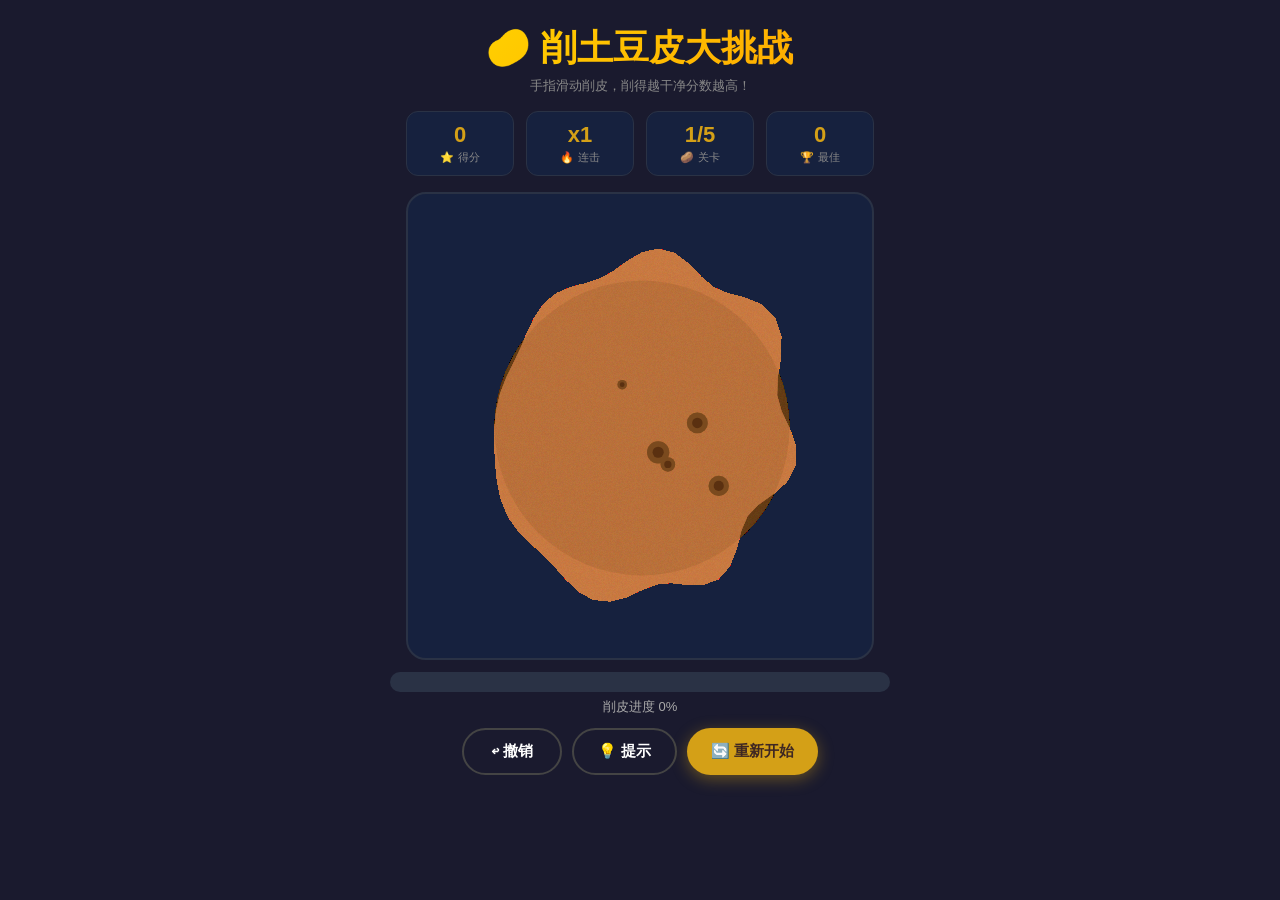
==== potato-peel-game/index.html @ 51649825 "🥔 新增削土豆皮小游戏" ====
<!DOCTYPE html>
<html lang="zh-CN">
<head>
    <meta charset="UTF-8">
    <meta name="viewport" content="width=device-width, initial-scale=1.0, user-scalable=no">
    <title>🥔 削土豆皮大挑战</title>
    <style>
        :root {
            --bg: #1a1a2e;
            --card: #16213e;
            --gold: #D4A017;
            --brown: #8B6914;
            --cream: #FFF8E7;
        }

        * { margin: 0; padding: 0; box-sizing: border-box; }

        body {
            font-family: -apple-system, BlinkMacSystemFont, 'PingFang SC', 'Microsoft YaHei', sans-serif;
            background: var(--bg);
            color: #fff;
            display: flex;
            flex-direction: column;
            align-items: center;
            min-height: 100vh;
            overflow-x: hidden;
            -webkit-tap-highlight-color: transparent;
            user-select: none;
            -webkit-user-select: none;
            touch-action: none;
        }

        /* Header */
        .header {
            text-align: center;
            padding: 24px 16px 8px;
            width: 100%;
            max-width: 500px;
        }

        .header h1 {
            font-size: clamp(24px, 6vw, 36px);
            font-weight: 900;
            background: linear-gradient(135deg, #FFD700, #FFA500);
            -webkit-background-clip: text;
            -webkit-text-fill-color: transparent;
            background-clip: text;
            margin-bottom: 4px;
        }

        .header .subtitle {
            font-size: 13px;
            color: #888;
        }

        /* Stats bar */
        .stats-bar {
            display: flex;
            gap: 12px;
            justify-content: center;
            padding: 8px 16px 16px;
            width: 100%;
            max-width: 500px;
            flex-wrap: wrap;
        }

        .stat-box {
            flex: 1;
            min-width: 70px;
            background: var(--card);
            border: 1px solid #2a3245;
            border-radius: 12px;
            padding: 10px 14px;
            text-align: center;
        }

        .stat-value {
            font-size: 22px;
            font-weight: 800;
            color: var(--gold);
        }

        .stat-label {
            font-size: 11px;
            color: #888;
            margin-top: 2px;
        }

        /* Game area */
        .game-container {
            position: relative;
            width: 100%;
            max-width: 500px;
            padding: 0 16px;
        }

        .game-board {
            position: relative;
            background: var(--card);
            border: 2px solid #2a3245;
            border-radius: 20px;
            overflow: hidden;
            aspect-ratio: 1;
            cursor: pointer;
            touch-action: none;
        }

        canvas {
            display: block;
            width: 100%;
            height: 100%;
            touch-action: none;
        }

        /* Progress */
        .progress-wrap {
            margin: 12px 16px 0;
            max-width: 500px;
            width: 100%;
        }

        .progress-bar {
            height: 20px;
            background: #2a3245;
            border-radius: 10px;
            overflow: hidden;
            position: relative;
        }

        .progress-fill {
            height: 100%;
            background: linear-gradient(90deg, #8B6914, #D4A017, #FFD700);
            border-radius: 10px;
            transition: width 0.15s;
            position: relative;
        }

        .progress-fill::after {
            content: '';
            position: absolute;
            right: 0; top: 0; bottom: 0;
            width: 30px;
            background: linear-gradient(90deg, transparent, rgba(255,255,255,0.3));
            border-radius: 10px;
        }

        .progress-text {
            text-align: center;
            font-size: 13px;
            color: #aaa;
            margin-top: 6px;
        }

        /* Buttons */
        .btn-row {
            display: flex;
            gap: 10px;
            padding: 12px 16px;
            max-width: 500px;
            width: 100%;
            justify-content: center;
            flex-wrap: wrap;
        }

        .btn {
            padding: 12px 24px;
            border-radius: 50px;
            border: none;
            font-size: 15px;
            font-weight: 700;
            cursor: pointer;
            font-family: inherit;
            transition: all 0.2s;
            min-width: 100px;
        }

        .btn:active { transform: scale(0.95); }

        .btn-gold {
            background: var(--gold);
            color: #3E2723;
            box-shadow: 0 4px 16px rgba(212,160,23,0.4);
        }

        .btn-outline {
            background: transparent;
            color: #fff;
            border: 2px solid #444;
        }

        .btn-outline:hover { border-color: var(--gold); }

        /* Combo popup */
        .combo-pop {
            position: fixed;
            pointer-events: none;
            font-weight: 900;
            font-size: 28px;
            color: #FFD700;
            animation: comboUp 1s ease-out forwards;
            z-index: 100;
            text-shadow: 0 0 20px rgba(255,215,0,0.8);
        }

        @keyframes comboUp {
            0% { transform: translateY(0) scale(0.5); opacity: 1; }
            100% { transform: translateY(-120px) scale(1.5); opacity: 0; }
        }

        /* Peel particle */
        .peel-particle {
            position: fixed;
            pointer-events: none;
            font-size: 16px;
            animation: peelFly 0.8s ease-out forwards;
            z-index: 99;
        }

        @keyframes peelFly {
            0% { transform: translate(0, 0) rotate(0deg); opacity: 1; }
            100% { transform: translate(var(--dx), var(--dy)) rotate(var(--r)); opacity: 0; }
        }

        /* Level complete overlay */
        .overlay {
            position: absolute;
            inset: 0;
            background: rgba(0,0,0,0.8);
            display: flex;
            flex-direction: column;
            align-items: center;
            justify-content: center;
            border-radius: 20px;
            z-index: 10;
            gap: 12px;
        }

        .overlay.hidden { display: none; }

        .overlay-emoji {
            font-size: 72px;
            animation: potatoBounce 0.5s ease-in-out infinite alternate;
        }

        @keyframes potatoBounce {
            from { transform: translateY(0); }
            to { transform: translateY(-15px); }
        }

        .overlay-title {
            font-size: 26px;
            font-weight: 900;
        }

        .overlay-score {
            font-size: 40px;
            font-weight: 900;
            color: #FFD700;
        }

        /* Responsive */
        @media (max-width: 400px) {
            .stat-box { padding: 8px 10px; }
            .stat-value { font-size: 18px; }
            .btn { padding: 10px 18px; font-size: 14px; }
        }
    </style>
</head>
<body>

    <div class="header">
        <h1>🥔 削土豆皮大挑战</h1>
        <p class="subtitle">手指滑动削皮，削得越干净分数越高！</p>
    </div>

    <div class="stats-bar">
        <div class="stat-box">
            <div class="stat-value" id="score">0</div>
            <div class="stat-label">⭐ 得分</div>
        </div>
        <div class="stat-box">
            <div class="stat-value" id="combo">x1</div>
            <div class="stat-label">🔥 连击</div>
        </div>
        <div class="stat-box">
            <div class="stat-value" id="level">1/5</div>
            <div class="stat-label">🥔 关卡</div>
        </div>
        <div class="stat-box">
            <div class="stat-value" id="bestScore">0</div>
            <div class="stat-label">🏆 最佳</div>
        </div>
    </div>

    <div class="game-container">
        <div class="game-board" id="gameBoard">
            <canvas id="gameCanvas"></canvas>
            <div class="overlay hidden" id="levelOverlay">
                <div class="overlay-emoji">🥔</div>
                <div class="overlay-title" id="overlayTitle">太棒了！</div>
                <div class="overlay-score" id="overlayScore">+100</div>
                <button class="btn btn-gold" id="overlayBtn">继续下一关 →</button>
            </div>
            <div class="overlay hidden" id="endOverlay">
                <div class="overlay-emoji">🎉</div>
                <div class="overlay-title">全部完成！</div>
                <div class="overlay-score" id="endScore">0</div>
                <p style="color:#aaa;">总分</p>
                <button class="btn btn-gold" id="restartBtn">🔄 再来一局</button>
            </div>
        </div>
    </div>

    <div class="progress-wrap">
        <div class="progress-bar">
            <div class="progress-fill" id="progressFill" style="width: 0%;"></div>
        </div>
        <p class="progress-text" id="progressText">削皮进度 0%</p>
    </div>

    <div class="btn-row">
        <button class="btn btn-outline" id="btnUndo">↩ 撤销</button>
        <button class="btn btn-outline" id="btnHint">💡 提示</button>
        <button class="btn btn-gold" id="btnReset">🔄 重新开始</button>
    </div>

    <script>
        // --- Game Engine ---
        const canvas = document.getElementById('gameCanvas');
        const ctx = canvas.getContext('2d');
        const board = document.getElementById('gameBoard');

        // State
        let score = 0;
        let bestScore = parseInt(localStorage.getItem('potatoPeelBest') || '0');
        let level = 1;
        const maxLevel = 5;
        let comboCount = 0;
        let comboTimer = null;
        let peeledPixels = 0;
        let totalSkinPixels = 0;
        let isPeeling = false;
        let peelRadius = 28;
        let potatoData = null;
        let undoStack = [];
        let gameActive = true;

        // Level configs — different potato shapes
        const levels = [
            { name: '小土豆', shape: 'oval', scale: 0.75, roughness: 0.08, target: 90, bonus: 100 },
            { name: '椭圆薯', shape: 'oval', scale: 0.82, roughness: 0.12, target: 92, bonus: 150 },
            { name: '大块头', shape: 'irregular', scale: 0.88, roughness: 0.15, target: 93, bonus: 200 },
            { name: '怪形薯', shape: 'irregular', scale: 0.90, roughness: 0.18, target: 94, bonus: 250 },
            { name: '终极土豆', shape: 'irregular', scale: 0.95, roughness: 0.22, target: 95, bonus: 300 },
        ];

        // Init canvas
        function resizeCanvas() {
            const rect = board.getBoundingClientRect();
            const size = rect.width;
            const dpr = Math.min(window.devicePixelRatio || 1, 2);
            canvas.width = size * dpr;
            canvas.height = size * dpr;
            canvas.style.width = size + 'px';
            canvas.style.height = size + 'px';
            ctx.setTransform(1, 0, 0, 1, 0, 0);
            ctx.scale(dpr, dpr);
            return size;
        }

        // Generate potato shape
        function generatePotato(size) {
            const cfg = levels[level - 1];
            const cx = size / 2;
            const cy = size / 2;
            const rx = size * cfg.scale * 0.42;
            const ry = size * cfg.scale * 0.48;

            // Create offscreen canvas for potato mask
            const offCanvas = document.createElement('canvas');
            offCanvas.width = size;
            offCanvas.height = size;
            const offCtx = offCanvas.getContext('2d');

            // Draw potato body
            offCtx.fillStyle = '#C87941';
            offCtx.beginPath();

            const points = 60;
            for (let i = 0; i < points; i++) {
                const angle = (i / points) * Math.PI * 2;
                const wobble = 1 + cfg.roughness * (Math.sin(angle * 3) * Math.cos(angle * 5) + Math.sin(angle * 7) * 0.5);
                const px = cx + Math.cos(angle) * rx * wobble;
                const py = cy + Math.sin(angle) * ry * wobble;
                if (i === 0) offCtx.moveTo(px, py);
                else offCtx.lineTo(px, py);
            }
            offCtx.closePath();
            offCtx.fill();

            // Add eyes (potato eyes / spots)
            offCtx.fillStyle = '#a0622a';
            const eyePositions = [];
            const numEyes = 3 + Math.floor(Math.random() * 4);
            for (let i = 0; i < numEyes; i++) {
                const angle = Math.random() * Math.PI * 2;
                const dist = 0.15 + Math.random() * 0.5;
                const ex = cx + Math.cos(angle) * rx * dist;
                const ey = cy + Math.sin(angle) * ry * dist;
                const er = 4 + Math.random() * 8;
                offCtx.beginPath();
                offCtx.arc(ex, ey, er, 0, Math.PI * 2);
                offCtx.fill();
                eyePositions.push({ x: ex, y: ey, r: er });
            }

            // Darker skin shading
            offCtx.fillStyle = 'rgba(100, 60, 20, 0.15)';
            offCtx.beginPath();
            offCtx.arc(cx, cy, rx, 0, Math.PI * 2);
            offCtx.fill();

            // Get skin pixel data
            const skinData = offCtx.getImageData(0, 0, size, size);
            const skinSet = new Set();
            for (let i = 0; i < skinData.data.length; i += 4) {
                if (skinData.data[i + 3] > 0) {
                    const x = (i / 4) % size;
                    const y = Math.floor((i / 4) / size);
                    skinSet.add(y * size + x);
                }
            }

            return {
                size,
                cx, cy, rx, ry,
                skinSet,
                skinData,
                eyes: eyePositions,
                peeled: new Set(),
                config: cfg,
            };
        }

        // Render
        function render() {
            const size = potatoData.size;
            ctx.clearRect(0, 0, size, size);

            // Draw peeled (golden inside)
            if (potatoData.peeled.size > 0) {
                ctx.fillStyle = '#FFE082';
                ctx.beginPath();
                for (const idx of potatoData.peeled) {
                    const x = idx % size;
                    const y = Math.floor(idx / size);
                    ctx.fillRect(x, y, 1, 1);
                }
            }

            // Draw skin
            for (const idx of potatoData.skinSet) {
                if (potatoData.peeled.has(idx)) continue;
                const x = idx % size;
                const y = Math.floor(idx / size);
                const pxColor = getSkinPixelColor(x, y, size);
                ctx.fillStyle = pxColor;
                ctx.fillRect(x, y, 1, 1);
            }

            // Draw potato eyes
            for (const eye of potatoData.eyes) {
                ctx.fillStyle = '#7a4a1e';
                ctx.beginPath();
                ctx.arc(eye.x, eye.y, eye.r, 0, Math.PI * 2);
                ctx.fill();
                ctx.fillStyle = '#5a3010';
                ctx.beginPath();
                ctx.arc(eye.x, eye.y, eye.r * 0.5, 0, Math.PI * 2);
                ctx.fill();
            }

            // Draw peel cursor
            if (isPeeling && gameActive) {
                ctx.strokeStyle = 'rgba(255,255,255,0.3)';
                ctx.lineWidth = 2;
                ctx.setLineDash([4, 4]);
                ctx.beginPath();
                ctx.arc(mouseX, mouseY, peelRadius, 0, Math.PI * 2);
                ctx.stroke();
                ctx.setLineDash([]);
            }
        }

        function getSkinPixelColor(x, y, size) {
            const idx = (y * size + x) * 4;
            const d = potatoData.skinData.data;
            if (idx >= d.length) return '#C87941';
            const r = d[idx];
            const g = d[idx + 1];
            const b = d[idx + 2];
            // Add some variation
            const vr = Math.min(255, r + (Math.random() - 0.5) * 10);
            const vg = Math.min(255, g + (Math.random() - 0.5) * 10);
            const vb = Math.min(255, b + (Math.random() - 0.5) * 10);
            return `rgb(${vr},${vg},${vb})`;
        }

        // Peel at position
        function peel(x, y) {
            if (!gameActive || !potatoData) return;

            const size = potatoData.size;
            const radius = peelRadius;
            let newlyPeeled = 0;

            for (let dy = -radius; dy <= radius; dy++) {
                for (let dx = -radius; dx <= radius; dx++) {
                    if (dx * dx + dy * dy > radius * radius) continue;
                    const px = Math.floor(x + dx);
                    const py = Math.floor(y + dy);
                    if (px < 0 || px >= size || py < 0 || py >= size) continue;
                    const idx = py * size + px;
                    if (potatoData.skinSet.has(idx) && !potatoData.peeled.has(idx)) {
                        potatoData.peeled.add(idx);
                        newlyPeeled++;
                    }
                }
            }

            if (newlyPeeled > 0) {
                comboCount++;
                clearTimeout(comboTimer);
                comboTimer = setTimeout(() => { comboCount = 0; updateComboDisplay(); }, 800);

                const points = newlyPeeled * (1 + Math.floor(comboCount / 30));
                score += points;
                updateScore();
                updateComboDisplay();
                updateProgress();

                // Spawn peel particles
                if (newlyPeeled > 5) spawnPeelParticles(x, y, newlyPeeled);

                // Show combo popup
                if (comboCount > 0 && comboCount % 30 === 0) {
                    showComboPopup(x, y, Math.floor(comboCount / 30) + 1);
                }

                // Check level complete
                const pct = getPeelPercent();
                if (pct >= potatoData.config.target && gameActive) {
                    levelComplete();
                }
            }
        }

        function getPeelPercent() {
            if (!potatoData) return 0;
            const total = potatoData.skinSet.size;
            const peeled = potatoData.peeled.size;
            return Math.round((peeled / total) * 100);
        }

        function updateProgress() {
            const pct = getPeelPercent();
            document.getElementById('progressFill').style.width = pct + '%';
            document.getElementById('progressText').textContent = `削皮进度 ${pct}%`;
        }

        function updateScore() {
            document.getElementById('score').textContent = score;
            if (score > bestScore) {
                bestScore = score;
                localStorage.setItem('potatoPeelBest', bestScore);
                document.getElementById('bestScore').textContent = bestScore;
            }
        }

        function updateComboDisplay() {
            document.getElementById('combo').textContent = 'x' + Math.max(1, Math.floor(comboCount / 10) + 1);
        }

        function showComboPopup(x, y, multiplier) {
            const pop = document.createElement('div');
            pop.className = 'combo-pop';
            pop.textContent = `🔥 x${multiplier}`;
            const rect = board.getBoundingClientRect();
            pop.style.left = rect.left + x + 'px';
            pop.style.top = rect.top + y + 'px';
            document.body.appendChild(pop);
            setTimeout(() => pop.remove(), 1000);
        }

        function spawnPeelParticles(x, y, count) {
            const rect = board.getBoundingClientRect();
            const particles = ['🍂', '✨', '💫', '🥔', '⭐'];
            for (let i = 0; i < Math.min(count / 5, 8); i++) {
                const p = document.createElement('div');
                p.className = 'peel-particle';
                p.textContent = particles[Math.floor(Math.random() * particles.length)];
                p.style.left = rect.left + x + 'px';
                p.style.top = rect.top + y + 'px';
                p.style.setProperty('--dx', (Math.random() - 0.5) * 120 + 'px');
                p.style.setProperty('--dy', -(30 + Math.random() * 80) + 'px');
                p.style.setProperty('--r', (Math.random() - 0.5) * 360 + 'deg');
                document.body.appendChild(p);
                setTimeout(() => p.remove(), 800);
            }
        }

        function levelComplete() {
            gameActive = false;
            const bonus = potatoData.config.bonus;
            score += bonus;
            updateScore();

            const overlay = document.getElementById('levelOverlay');
            overlay.classList.remove('hidden');
            document.getElementById('overlayScore').textContent = '+' + bonus + ' 奖励分！';
            document.getElementById('overlayTitle').textContent =
                level >= maxLevel ? '🏆 全部通关！' : '✨ 太棒了！';

            const btn = document.getElementById('overlayBtn');
            if (level >= maxLevel) {
                btn.textContent = '🎉 查看成绩';
                btn.onclick = showEndScreen;
            } else {
                btn.textContent = '继续下一关 →';
                btn.onclick = nextLevel;
            }
        }

        function showEndScreen() {
            document.getElementById('levelOverlay').classList.add('hidden');
            document.getElementById('endOverlay').classList.remove('hidden');
            document.getElementById('endScore').textContent = score;
        }

        function nextLevel() {
            level++;
            document.getElementById('levelOverlay').classList.add('hidden');
            document.getElementById('level').textContent = level + '/' + maxLevel;
            resetLevel();
        }

        function resetLevel() {
            comboCount = 0;
            peeledPixels = 0;
            updateComboDisplay();
            document.getElementById('progressFill').style.width = '0%';
            document.getElementById('progressText').textContent = '削皮进度 0%';
            document.getElementById('levelOverlay').classList.add('hidden');
            document.getElementById('endOverlay').classList.add('hidden');
            gameActive = true;
            undoStack = [];

            const size = resizeCanvas();
            potatoData = generatePotato(size);
            totalSkinPixels = potatoData.skinSet.size;
            render();
        }

        function restartGame() {
            score = 0;
            level = 1;
            document.getElementById('score').textContent = '0';
            document.getElementById('level').textContent = '1/5';
            document.getElementById('endOverlay').classList.add('hidden');
            resetLevel();
        }

        function undoLastPeel() {
            if (!gameActive || !potatoData || undoStack.length === 0) return;
            const lastPeeled = undoStack.pop();
            for (const idx of lastPeeled) {
                potatoData.peeled.delete(idx);
            }
            comboCount = Math.max(0, comboCount - lastPeeled.length);
            updateComboDisplay();
            updateProgress();
            render();
        }

        function showHint() {
            if (!gameActive || !potatoData) return;
            // Flash remaining skin areas
            let remaining = [];
            for (const idx of potatoData.skinSet) {
                if (!potatoData.peeled.has(idx)) {
                    remaining.push(idx);
                }
            }
            if (remaining.length === 0) return;

            // Highlight random remaining spots
            const size = potatoData.size;
            for (let i = 0; i < 15; i++) {
                const idx = remaining[Math.floor(Math.random() * remaining.length)];
                const x = idx % size;
                const y = Math.floor(idx / size);
                ctx.fillStyle = 'rgba(255,255,255,0.5)';
                ctx.beginPath();
                ctx.arc(x, y, 4, 0, Math.PI * 2);
                ctx.fill();
            }
        }

        // --- Input handling ---
        let mouseX = 0, mouseY = 0;

        function getPos(e) {
            const rect = board.getBoundingClientRect();
            const scaleX = potatoData ? potatoData.size / rect.width : 1;
            const scaleY = potatoData ? potatoData.size / rect.height : 1;

            let clientX, clientY;
            if (e.touches) {
                clientX = e.touches[0].clientX;
                clientY = e.touches[0].clientY;
            } else {
                clientX = e.clientX;
                clientY = e.clientY;
            }

            return {
                x: (clientX - rect.left) * scaleX,
                y: (clientY - rect.top) * scaleY,
            };
        }

        function onStart(e) {
            e.preventDefault();
            if (!gameActive) return;
            const pos = getPos(e);
            mouseX = pos.x;
            mouseY = pos.y;
            isPeeling = true;
            undoStack.push(new Set());
            peel(pos.x, pos.y);
        }

        function onMove(e) {
            e.preventDefault();
            if (!isPeeling || !gameActive) return;
            const pos = getPos(e);
            mouseX = pos.x;
            mouseY = pos.y;
            peel(pos.x, pos.y);
            render();
        }

        function onEnd(e) {
            if (!isPeeling) return;
            isPeeling = false;
            // Save undo state
            if (undoStack.length > 0 && undoStack[undoStack.length - 1].size === 0) {
                undoStack.pop();
            }
            // Trim undo stack
            if (undoStack.length > 20) undoStack.shift();
            render();
        }

        board.addEventListener('mousedown', onStart);
        board.addEventListener('mousemove', onMove);
        board.addEventListener('mouseup', onEnd);
        board.addEventListener('mouseleave', onEnd);
        board.addEventListener('touchstart', onStart, { passive: false });
        board.addEventListener('touchmove', onMove, { passive: false });
        board.addEventListener('touchend', onEnd);

        // --- Buttons ---
        document.getElementById('btnUndo').addEventListener('click', undoLastPeel);
        document.getElementById('btnHint').addEventListener('click', showHint);
        document.getElementById('btnReset').addEventListener('click', restartGame);
        document.getElementById('restartBtn').addEventListener('click', restartGame);

        // --- Init ---
        function init() {
            document.getElementById('bestScore').textContent = bestScore;
            const size = resizeCanvas();
            potatoData = generatePotato(size);
            totalSkinPixels = potatoData.skinSet.size;
            render();
        }

        window.addEventListener('resize', () => {
            if (potatoData) {
                const size = resizeCanvas();
                potatoData.size = size;
                render();
            }
        });

        // Prevent scrolling on game board
        board.addEventListener('touchmove', function(e) { e.preventDefault(); }, { passive: false });

        init();
        console.log('🥔 削土豆皮大挑战就绪！');
    </script>
</body>
</html>
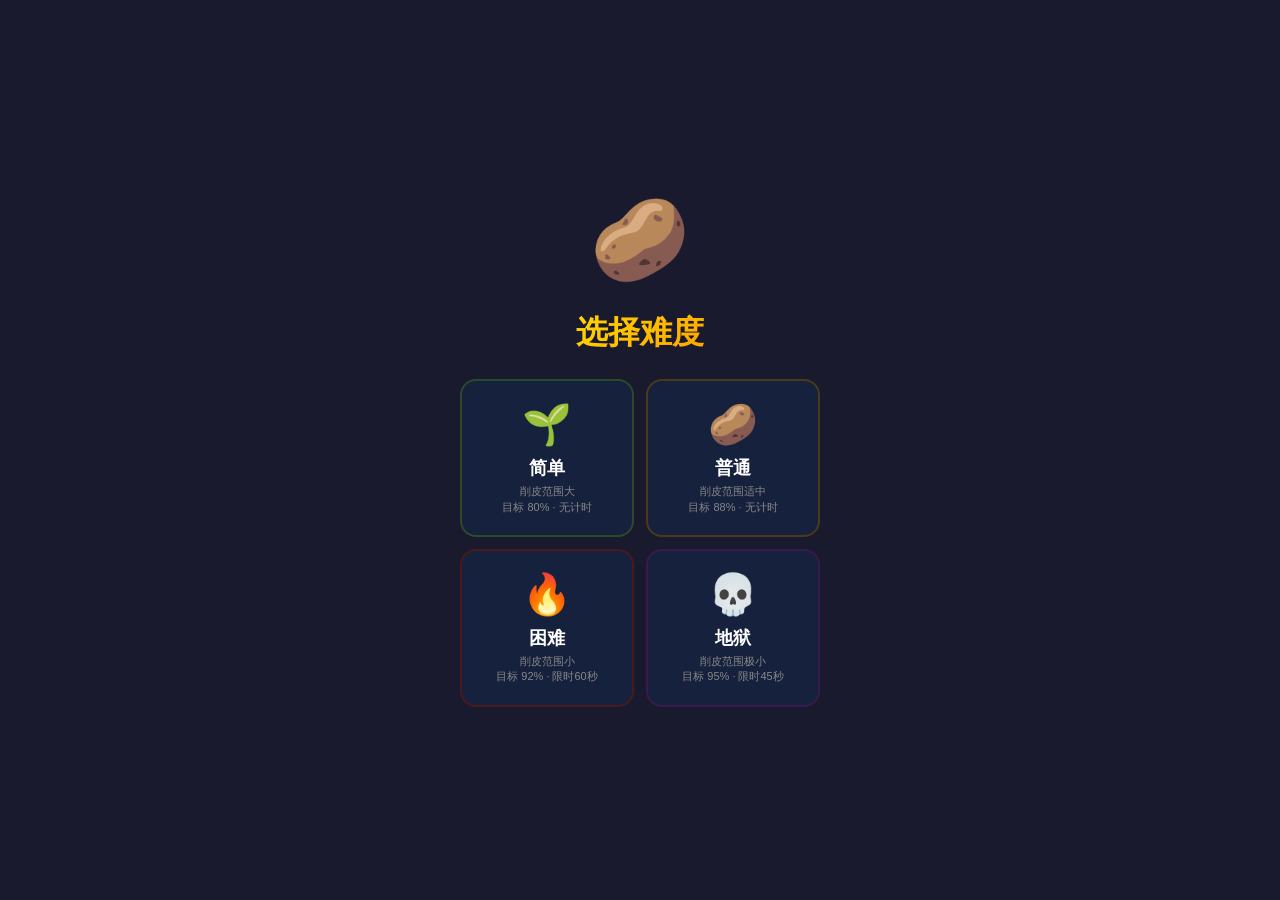
==== commit 757b2d5b: "Add difficulty levels to potato peel game (v2)" ====
--- a/potato-peel-game/index.html
+++ b/potato-peel-game/index.html
@@ -9,8 +9,10 @@
             --bg: #1a1a2e;
             --card: #16213e;
             --gold: #D4A017;
-            --brown: #8B6914;
-            --cream: #FFF8E7;
+            --easy: #4CAF50;
+            --normal: #FF9800;
+            --hard: #f44336;
+            --hell: #9C27B0;
         }
 
         * { margin: 0; padding: 0; box-sizing: border-box; }
@@ -30,35 +32,126 @@
             touch-action: none;
         }
 
-        /* Header */
-        .header {
-            text-align: center;
-            padding: 24px 16px 8px;
-            width: 100%;
-            max-width: 500px;
-        }
-
-        .header h1 {
-            font-size: clamp(24px, 6vw, 36px);
+        /* Difficulty Select */
+        .diff-screen {
+            position: fixed;
+            inset: 0;
+            background: var(--bg);
+            display: flex;
+            flex-direction: column;
+            align-items: center;
+            justify-content: center;
+            z-index: 100;
+            padding: 24px;
+            gap: 24px;
+        }
+
+        .diff-screen.hidden { display: none; }
+
+        .diff-screen .logo {
+            font-size: 80px;
+            animation: potatoBounce 0.6s ease-in-out infinite alternate;
+        }
+
+        @keyframes potatoBounce {
+            from { transform: translateY(0) scale(1); }
+            to { transform: translateY(-20px) scale(1.1); }
+        }
+
+        .diff-screen h1 {
+            font-size: 32px;
             font-weight: 900;
             background: linear-gradient(135deg, #FFD700, #FFA500);
             -webkit-background-clip: text;
             -webkit-text-fill-color: transparent;
             background-clip: text;
-            margin-bottom: 4px;
+        }
+
+        .diff-grid {
+            display: grid;
+            grid-template-columns: 1fr 1fr;
+            gap: 12px;
+            width: 100%;
+            max-width: 360px;
+        }
+
+        .diff-card {
+            background: var(--card);
+            border: 2px solid #2a3245;
+            border-radius: 16px;
+            padding: 20px 16px;
+            text-align: center;
+            cursor: pointer;
+            transition: all 0.2s;
+        }
+
+        .diff-card:active { transform: scale(0.95); }
+
+        .diff-card.easy { border-color: #2a4a2a; }
+        .diff-card.easy:hover { border-color: var(--easy); box-shadow: 0 0 20px rgba(76,175,80,0.2); }
+        .diff-card.easy .diff-icon { color: var(--easy); }
+
+        .diff-card.normal { border-color: #4a3a1a; }
+        .diff-card.normal:hover { border-color: var(--normal); box-shadow: 0 0 20px rgba(255,152,0,0.2); }
+        .diff-card.normal .diff-icon { color: var(--normal); }
+
+        .diff-card.hard { border-color: #4a1a1a; }
+        .diff-card.hard:hover { border-color: var(--hard); box-shadow: 0 0 20px rgba(244,67,54,0.2); }
+        .diff-card.hard .diff-icon { color: var(--hard); }
+
+        .diff-card.hell { border-color: #3a1a4a; }
+        .diff-card.hell:hover { border-color: var(--hell); box-shadow: 0 0 20px rgba(156,39,176,0.2); }
+        .diff-card.hell .diff-icon { color: var(--hell); }
+
+        .diff-icon { font-size: 40px; display: block; margin-bottom: 8px; }
+        .diff-name { font-size: 18px; font-weight: 800; margin-bottom: 4px; }
+        .diff-desc { font-size: 11px; color: #888; line-height: 1.4; }
+
+        /* Header */
+        .header {
+            text-align: center;
+            padding: 20px 16px 4px;
+            width: 100%;
+            max-width: 500px;
+        }
+
+        .header h1 {
+            font-size: clamp(22px, 5vw, 30px);
+            font-weight: 900;
+            background: linear-gradient(135deg, #FFD700, #FFA500);
+            -webkit-background-clip: text;
+            -webkit-text-fill-color: transparent;
+            background-clip: text;
         }
 
         .header .subtitle {
-            font-size: 13px;
+            font-size: 12px;
             color: #888;
-        }
+            display: flex;
+            align-items: center;
+            justify-content: center;
+            gap: 8px;
+        }
+
+        .diff-badge {
+            display: inline-block;
+            padding: 2px 10px;
+            border-radius: 20px;
+            font-size: 11px;
+            font-weight: 700;
+        }
+
+        .diff-badge.easy { background: rgba(76,175,80,0.2); color: var(--easy); }
+        .diff-badge.normal { background: rgba(255,152,0,0.2); color: var(--normal); }
+        .diff-badge.hard { background: rgba(244,67,54,0.2); color: var(--hard); }
+        .diff-badge.hell { background: rgba(156,39,176,0.2); color: var(--hell); }
 
         /* Stats bar */
         .stats-bar {
             display: flex;
-            gap: 12px;
+            gap: 8px;
             justify-content: center;
-            padding: 8px 16px 16px;
+            padding: 8px 16px;
             width: 100%;
             max-width: 500px;
             flex-wrap: wrap;
@@ -66,24 +159,31 @@
 
         .stat-box {
             flex: 1;
-            min-width: 70px;
+            min-width: 55px;
             background: var(--card);
             border: 1px solid #2a3245;
-            border-radius: 12px;
-            padding: 10px 14px;
+            border-radius: 10px;
+            padding: 8px 10px;
             text-align: center;
         }
 
         .stat-value {
-            font-size: 22px;
+            font-size: 18px;
             font-weight: 800;
             color: var(--gold);
         }
 
         .stat-label {
-            font-size: 11px;
+            font-size: 10px;
             color: #888;
-            margin-top: 2px;
+            margin-top: 1px;
+        }
+
+        .stat-box.timer-box .stat-value { color: #ff5252; }
+        .stat-box.timer-box.warning .stat-value { animation: blink 0.5s infinite; }
+
+        @keyframes blink {
+            50% { opacity: 0.3; }
         }
 
         /* Game area */
@@ -96,12 +196,11 @@
 
         .game-board {
             position: relative;
-            background: var(--card);
+            background: #0d1117;
             border: 2px solid #2a3245;
             border-radius: 20px;
             overflow: hidden;
             aspect-ratio: 1;
-            cursor: pointer;
             touch-action: none;
         }
 
@@ -114,48 +213,56 @@
 
         /* Progress */
         .progress-wrap {
-            margin: 12px 16px 0;
+            margin: 10px 16px 0;
             max-width: 500px;
             width: 100%;
         }
 
         .progress-bar {
-            height: 20px;
+            height: 22px;
             background: #2a3245;
-            border-radius: 10px;
+            border-radius: 11px;
             overflow: hidden;
             position: relative;
         }
 
         .progress-fill {
             height: 100%;
-            background: linear-gradient(90deg, #8B6914, #D4A017, #FFD700);
-            border-radius: 10px;
+            border-radius: 11px;
             transition: width 0.15s;
             position: relative;
         }
 
-        .progress-fill::after {
-            content: '';
-            position: absolute;
-            right: 0; top: 0; bottom: 0;
-            width: 30px;
-            background: linear-gradient(90deg, transparent, rgba(255,255,255,0.3));
-            border-radius: 10px;
+        .progress-fill.easy-bg { background: linear-gradient(90deg, #388E3C, #4CAF50, #81C784); }
+        .progress-fill.normal-bg { background: linear-gradient(90deg, #E65100, #FF9800, #FFB74D); }
+        .progress-fill.hard-bg { background: linear-gradient(90deg, #B71C1C, #f44336, #EF9A9A); }
+        .progress-fill.hell-bg { background: linear-gradient(90deg, #4A148C, #9C27B0, #CE93D8); }
+
+        .progress-markers {
+            display: flex;
+            justify-content: space-between;
+            padding: 4px 4px 0;
+            font-size: 10px;
+            color: #666;
+        }
+
+        .progress-target {
+            color: #fff;
+            font-weight: 700;
         }
 
         .progress-text {
             text-align: center;
-            font-size: 13px;
+            font-size: 12px;
             color: #aaa;
-            margin-top: 6px;
+            margin-top: 4px;
         }
 
         /* Buttons */
         .btn-row {
             display: flex;
-            gap: 10px;
-            padding: 12px 16px;
+            gap: 8px;
+            padding: 10px 16px;
             max-width: 500px;
             width: 100%;
             justify-content: center;
@@ -163,31 +270,22 @@
         }
 
         .btn {
-            padding: 12px 24px;
+            padding: 10px 20px;
             border-radius: 50px;
             border: none;
-            font-size: 15px;
+            font-size: 14px;
             font-weight: 700;
             cursor: pointer;
             font-family: inherit;
             transition: all 0.2s;
-            min-width: 100px;
-        }
-
-        .btn:active { transform: scale(0.95); }
-
-        .btn-gold {
-            background: var(--gold);
-            color: #3E2723;
-            box-shadow: 0 4px 16px rgba(212,160,23,0.4);
-        }
-
-        .btn-outline {
-            background: transparent;
-            color: #fff;
-            border: 2px solid #444;
-        }
-
+            min-width: 70px;
+        }
+
+        .btn:active { transform: scale(0.94); }
+        .btn:disabled { opacity: 0.4; pointer-events: none; }
+
+        .btn-gold { background: var(--gold); color: #3E2723; box-shadow: 0 4px 14px rgba(212,160,23,0.35); }
+        .btn-outline { background: transparent; color: #fff; border: 2px solid #444; }
         .btn-outline:hover { border-color: var(--gold); }
 
         /* Combo popup */
@@ -195,7 +293,7 @@
             position: fixed;
             pointer-events: none;
             font-weight: 900;
-            font-size: 28px;
+            font-size: 32px;
             color: #FFD700;
             animation: comboUp 1s ease-out forwards;
             z-index: 100;
@@ -207,115 +305,151 @@
             100% { transform: translateY(-120px) scale(1.5); opacity: 0; }
         }
 
-        /* Peel particle */
         .peel-particle {
             position: fixed;
             pointer-events: none;
             font-size: 16px;
-            animation: peelFly 0.8s ease-out forwards;
+            animation: peelFly 0.7s ease-out forwards;
             z-index: 99;
         }
 
         @keyframes peelFly {
-            0% { transform: translate(0, 0) rotate(0deg); opacity: 1; }
-            100% { transform: translate(var(--dx), var(--dy)) rotate(var(--r)); opacity: 0; }
-        }
-
-        /* Level complete overlay */
+            0% { transform: translate(0,0) rotate(0deg); opacity: 1; }
+            100% { transform: translate(var(--dx),var(--dy)) rotate(var(--r)); opacity: 0; }
+        }
+
+        /* Overlay */
         .overlay {
             position: absolute;
             inset: 0;
-            background: rgba(0,0,0,0.8);
+            background: rgba(0,0,0,0.85);
             display: flex;
             flex-direction: column;
             align-items: center;
             justify-content: center;
             border-radius: 20px;
             z-index: 10;
-            gap: 12px;
+            gap: 10px;
         }
 
         .overlay.hidden { display: none; }
 
-        .overlay-emoji {
-            font-size: 72px;
-            animation: potatoBounce 0.5s ease-in-out infinite alternate;
-        }
-
-        @keyframes potatoBounce {
-            from { transform: translateY(0); }
-            to { transform: translateY(-15px); }
-        }
-
-        .overlay-title {
-            font-size: 26px;
-            font-weight: 900;
-        }
-
-        .overlay-score {
-            font-size: 40px;
-            font-weight: 900;
-            color: #FFD700;
-        }
-
-        /* Responsive */
+        .overlay-emoji { font-size: 64px; }
+        .overlay-title { font-size: 24px; font-weight: 900; }
+        .overlay-score { font-size: 36px; font-weight: 900; color: #FFD700; }
+        .overlay-sub { font-size: 13px; color: #aaa; }
+
+        .stars { font-size: 36px; letter-spacing: 4px; }
+        .star-empty { opacity: 0.25; }
+
+        .diff-label {
+            display: inline-block;
+            padding: 4px 14px;
+            border-radius: 20px;
+            font-size: 12px;
+            font-weight: 700;
+            margin-top: 4px;
+        }
+
+        .diff-label.easy { background: rgba(76,175,80,0.25); color: #81C784; }
+        .diff-label.normal { background: rgba(255,152,0,0.25); color: #FFB74D; }
+        .diff-label.hard { background: rgba(244,67,54,0.25); color: #EF9A9A; }
+        .diff-label.hell { background: rgba(156,39,176,0.25); color: #CE93D8; }
+
         @media (max-width: 400px) {
-            .stat-box { padding: 8px 10px; }
-            .stat-value { font-size: 18px; }
-            .btn { padding: 10px 18px; font-size: 14px; }
+            .stat-box { padding: 6px 8px; }
+            .stat-value { font-size: 16px; }
+            .btn { padding: 8px 14px; font-size: 13px; min-width: 50px; }
+            .overlay-emoji { font-size: 48px; }
+            .overlay-title { font-size: 20px; }
+            .overlay-score { font-size: 28px; }
         }
     </style>
 </head>
 <body>
 
+    <!-- Difficulty Select -->
+    <div class="diff-screen" id="diffScreen">
+        <div class="logo">🥔</div>
+        <h1>选择难度</h1>
+        <div class="diff-grid">
+            <div class="diff-card easy" data-diff="easy">
+                <span class="diff-icon">🌱</span>
+                <div class="diff-name">简单</div>
+                <div class="diff-desc">削皮范围大<br>目标 80% · 无计时</div>
+            </div>
+            <div class="diff-card normal" data-diff="normal">
+                <span class="diff-icon">🥔</span>
+                <div class="diff-name">普通</div>
+                <div class="diff-desc">削皮范围适中<br>目标 88% · 无计时</div>
+            </div>
+            <div class="diff-card hard" data-diff="hard">
+                <span class="diff-icon">🔥</span>
+                <div class="diff-name">困难</div>
+                <div class="diff-desc">削皮范围小<br>目标 92% · 限时60秒</div>
+            </div>
+            <div class="diff-card hell" data-diff="hell">
+                <span class="diff-icon">💀</span>
+                <div class="diff-name">地狱</div>
+                <div class="diff-desc">削皮范围极小<br>目标 95% · 限时45秒</div>
+            </div>
+        </div>
+    </div>
+
+    <!-- Game UI -->
     <div class="header">
         <h1>🥔 削土豆皮大挑战</h1>
-        <p class="subtitle">手指滑动削皮，削得越干净分数越高！</p>
+        <p class="subtitle">
+            手指滑动削皮
+            <span class="diff-badge easy" id="diffBadge">简单</span>
+        </p>
     </div>
 
     <div class="stats-bar">
-        <div class="stat-box">
-            <div class="stat-value" id="score">0</div>
-            <div class="stat-label">⭐ 得分</div>
-        </div>
-        <div class="stat-box">
-            <div class="stat-value" id="combo">x1</div>
-            <div class="stat-label">🔥 连击</div>
-        </div>
-        <div class="stat-box">
-            <div class="stat-value" id="level">1/5</div>
-            <div class="stat-label">🥔 关卡</div>
-        </div>
-        <div class="stat-box">
-            <div class="stat-value" id="bestScore">0</div>
-            <div class="stat-label">🏆 最佳</div>
-        </div>
+        <div class="stat-box"><div class="stat-value" id="score">0</div><div class="stat-label">⭐ 得分</div></div>
+        <div class="stat-box"><div class="stat-value" id="combo">x1</div><div class="stat-label">🔥 连击</div></div>
+        <div class="stat-box"><div class="stat-value" id="levelDisplay">1/5</div><div class="stat-label">🥔 关卡</div></div>
+        <div class="stat-box"><div class="stat-value" id="bestDisplay">0</div><div class="stat-label">🏆 最佳</div></div>
+        <div class="stat-box timer-box" id="timerBox" style="display:none;"><div class="stat-value" id="timer">--</div><div class="stat-label">⏱ 剩余</div></div>
     </div>
 
     <div class="game-container">
         <div class="game-board" id="gameBoard">
             <canvas id="gameCanvas"></canvas>
             <div class="overlay hidden" id="levelOverlay">
-                <div class="overlay-emoji">🥔</div>
+                <div class="overlay-emoji" id="overlayEmoji">✨</div>
                 <div class="overlay-title" id="overlayTitle">太棒了！</div>
-                <div class="overlay-score" id="overlayScore">+100</div>
+                <div class="stars" id="starsDisplay">⭐⭐⭐</div>
+                <div class="overlay-score" id="overlayScore">+200</div>
                 <button class="btn btn-gold" id="overlayBtn">继续下一关 →</button>
             </div>
             <div class="overlay hidden" id="endOverlay">
-                <div class="overlay-emoji">🎉</div>
-                <div class="overlay-title">全部完成！</div>
+                <div class="overlay-emoji" id="endEmoji">🏆</div>
+                <div class="overlay-title">全部通关！</div>
                 <div class="overlay-score" id="endScore">0</div>
-                <p style="color:#aaa;">总分</p>
-                <button class="btn btn-gold" id="restartBtn">🔄 再来一局</button>
+                <div class="overlay-sub">总分</div>
+                <span class="diff-label easy" id="endDiffLabel">简单</span>
+                <button class="btn btn-gold" id="restartBtn" style="margin-top:8px;">🔄 再来一局</button>
+                <button class="btn btn-outline" id="changeDiffBtn">🎚 换个难度</button>
+            </div>
+            <div class="overlay hidden" id="timeoutOverlay">
+                <div class="overlay-emoji">⏰</div>
+                <div class="overlay-title">时间到！</div>
+                <div class="overlay-sub">削皮未达标，挑战失败</div>
+                <button class="btn btn-gold" id="retryBtn">🔄 重试本关</button>
+                <button class="btn btn-outline" id="giveUpBtn">🎚 换个难度</button>
             </div>
         </div>
     </div>
 
     <div class="progress-wrap">
         <div class="progress-bar">
-            <div class="progress-fill" id="progressFill" style="width: 0%;"></div>
+            <div class="progress-fill easy-bg" id="progressFill" style="width:0%;"></div>
         </div>
-        <p class="progress-text" id="progressText">削皮进度 0%</p>
+        <div class="progress-markers">
+            <span>0%</span><span>25%</span><span>50%</span><span class="progress-target" id="targetMarker">80%</span><span>100%</span>
+        </div>
+        <p class="progress-text" id="progressText">削皮进度 0% · 目标 80%</p>
     </div>
 
     <div class="btn-row">
@@ -324,480 +458,505 @@
         <button class="btn btn-gold" id="btnReset">🔄 重新开始</button>
     </div>
 
-    <script>
-        // --- Game Engine ---
-        const canvas = document.getElementById('gameCanvas');
-        const ctx = canvas.getContext('2d');
-        const board = document.getElementById('gameBoard');
-
-        // State
-        let score = 0;
-        let bestScore = parseInt(localStorage.getItem('potatoPeelBest') || '0');
-        let level = 1;
-        const maxLevel = 5;
-        let comboCount = 0;
-        let comboTimer = null;
-        let peeledPixels = 0;
-        let totalSkinPixels = 0;
-        let isPeeling = false;
-        let peelRadius = 28;
-        let potatoData = null;
-        let undoStack = [];
-        let gameActive = true;
-
-        // Level configs — different potato shapes
-        const levels = [
-            { name: '小土豆', shape: 'oval', scale: 0.75, roughness: 0.08, target: 90, bonus: 100 },
-            { name: '椭圆薯', shape: 'oval', scale: 0.82, roughness: 0.12, target: 92, bonus: 150 },
-            { name: '大块头', shape: 'irregular', scale: 0.88, roughness: 0.15, target: 93, bonus: 200 },
-            { name: '怪形薯', shape: 'irregular', scale: 0.90, roughness: 0.18, target: 94, bonus: 250 },
-            { name: '终极土豆', shape: 'irregular', scale: 0.95, roughness: 0.22, target: 95, bonus: 300 },
-        ];
-
-        // Init canvas
-        function resizeCanvas() {
-            const rect = board.getBoundingClientRect();
-            const size = rect.width;
-            const dpr = Math.min(window.devicePixelRatio || 1, 2);
-            canvas.width = size * dpr;
-            canvas.height = size * dpr;
-            canvas.style.width = size + 'px';
-            canvas.style.height = size + 'px';
-            ctx.setTransform(1, 0, 0, 1, 0, 0);
-            ctx.scale(dpr, dpr);
-            return size;
-        }
-
-        // Generate potato shape
-        function generatePotato(size) {
-            const cfg = levels[level - 1];
-            const cx = size / 2;
-            const cy = size / 2;
-            const rx = size * cfg.scale * 0.42;
-            const ry = size * cfg.scale * 0.48;
-
-            // Create offscreen canvas for potato mask
-            const offCanvas = document.createElement('canvas');
-            offCanvas.width = size;
-            offCanvas.height = size;
-            const offCtx = offCanvas.getContext('2d');
-
-            // Draw potato body
-            offCtx.fillStyle = '#C87941';
-            offCtx.beginPath();
-
-            const points = 60;
-            for (let i = 0; i < points; i++) {
-                const angle = (i / points) * Math.PI * 2;
-                const wobble = 1 + cfg.roughness * (Math.sin(angle * 3) * Math.cos(angle * 5) + Math.sin(angle * 7) * 0.5);
-                const px = cx + Math.cos(angle) * rx * wobble;
-                const py = cy + Math.sin(angle) * ry * wobble;
-                if (i === 0) offCtx.moveTo(px, py);
-                else offCtx.lineTo(px, py);
+<script>
+// ─── Difficulty Config ───
+const DIFFICULTIES = {
+    easy:   { name:'简单', icon:'🌱', peelRadius:32, target:80, timeLimit:0,   bonusMul:1.0, desc:'削皮范围大 · 无计时' },
+    normal: { name:'普通', icon:'🥔', peelRadius:24, target:88, timeLimit:0,   bonusMul:1.5, desc:'削皮范围适中 · 无计时' },
+    hard:   { name:'困难', icon:'🔥', peelRadius:17, target:92, timeLimit:60,  bonusMul:2.5, desc:'削皮范围小 · 限时60秒' },
+    hell:   { name:'地狱', icon:'💀', peelRadius:12, target:95, timeLimit:45,  bonusMul:4.0, desc:'削皮范围极小 · 限时45秒' },
+};
+
+// ─── State ───
+let difficulty = 'normal';
+let score = 0;
+let bestScores = JSON.parse(localStorage.getItem('potatoPeelBests') || '{}');
+let level = 1;
+const maxLevel = 5;
+let comboCount = 0;
+let comboTimer = null;
+let isPeeling = false;
+let peelRadius = 24;
+let potatoData = null;
+let undoStack = [];
+let gameActive = false;
+let timerInterval = null;
+let timeLeft = 0;
+let totalElapsed = 0;
+
+// ─── Level configs ───
+const levels = [
+    { name:'小土豆',   shape:'oval',      scale:0.72, roughness:0.06 },
+    { name:'椭圆薯',   shape:'oval',      scale:0.78, roughness:0.10 },
+    { name:'大块头',   shape:'irregular', scale:0.84, roughness:0.14 },
+    { name:'怪形薯',   shape:'irregular', scale:0.90, roughness:0.18 },
+    { name:'终极土豆', shape:'irregular', scale:0.95, roughness:0.24 },
+];
+
+// ─── DOM ───
+const canvas = document.getElementById('gameCanvas');
+const ctx = canvas.getContext('2d');
+const board = document.getElementById('gameBoard');
+
+// ─── Difficulty Selection ───
+document.querySelectorAll('.diff-card').forEach(card => {
+    card.addEventListener('click', function() {
+        difficulty = this.dataset.diff;
+        document.getElementById('diffScreen').classList.add('hidden');
+        startGame();
+    });
+});
+
+function startGame() {
+    const cfg = DIFFICULTIES[difficulty];
+    peelRadius = cfg.peelRadius;
+    score = 0;
+    level = 1;
+    gameActive = true;
+    updateDifficultyUI();
+    document.getElementById('score').textContent = '0';
+    document.getElementById('levelDisplay').textContent = '1/5';
+    document.getElementById('bestDisplay').textContent = bestScores[difficulty] || '0';
+    updateTimerVisibility();
+    document.getElementById('endOverlay').classList.add('hidden');
+    document.getElementById('timeoutOverlay').classList.add('hidden');
+    document.getElementById('levelOverlay').classList.add('hidden');
+    resetLevel();
+}
+
+function updateDifficultyUI() {
+    const cfg = DIFFICULTIES[difficulty];
+    const badge = document.getElementById('diffBadge');
+    badge.textContent = cfg.name;
+    badge.className = 'diff-badge ' + difficulty;
+    document.getElementById('targetMarker').textContent = cfg.target + '%';
+    document.getElementById('progressFill').className = 'progress-fill ' + difficulty + '-bg';
+}
+
+function updateTimerVisibility() {
+    const cfg = DIFFICULTIES[difficulty];
+    document.getElementById('timerBox').style.display = cfg.timeLimit > 0 ? '' : 'none';
+}
+
+// ─── Timer ───
+function startTimer() {
+    const cfg = DIFFICULTIES[difficulty];
+    if (cfg.timeLimit <= 0) return;
+    timeLeft = cfg.timeLimit;
+    document.getElementById('timer').textContent = timeLeft + 's';
+    document.getElementById('timerBox').classList.remove('warning');
+    clearInterval(timerInterval);
+    timerInterval = setInterval(() => {
+        timeLeft--;
+        document.getElementById('timer').textContent = timeLeft + 's';
+        if (timeLeft <= 10) document.getElementById('timerBox').classList.add('warning');
+        if (timeLeft <= 0) {
+            clearInterval(timerInterval);
+            onTimeout();
+        }
+    }, 1000);
+}
+
+function onTimeout() {
+    gameActive = false;
+    const pct = getPeelPercent();
+    const cfg = DIFFICULTIES[difficulty];
+    if (pct >= cfg.target) {
+        levelComplete();
+    } else {
+        document.getElementById('timeoutOverlay').classList.remove('hidden');
+    }
+}
+
+// ─── Canvas ───
+function resizeCanvas() {
+    const rect = board.getBoundingClientRect();
+    const size = rect.width;
+    const dpr = Math.min(window.devicePixelRatio || 1, 2);
+    canvas.width = size * dpr;
+    canvas.height = size * dpr;
+    canvas.style.width = size + 'px';
+    canvas.style.height = size + 'px';
+    ctx.setTransform(1,0,0,1,0,0);
+    ctx.scale(dpr, dpr);
+    return size;
+}
+
+function generatePotato(size) {
+    const lvl = levels[level - 1];
+    const cx = size / 2, cy = size / 2;
+    const rx = size * lvl.scale * 0.42;
+    const ry = size * lvl.scale * 0.48;
+
+    const offCanvas = document.createElement('canvas');
+    offCanvas.width = size; offCanvas.height = size;
+    const offCtx = offCanvas.getContext('2d');
+
+    offCtx.fillStyle = '#C87941';
+    offCtx.beginPath();
+    const points = 60;
+    for (let i = 0; i < points; i++) {
+        const angle = (i / points) * Math.PI * 2;
+        const wobble = 1 + lvl.roughness * (Math.sin(angle*3)*Math.cos(angle*5) + Math.sin(angle*7)*0.5);
+        const px = cx + Math.cos(angle) * rx * wobble;
+        const py = cy + Math.sin(angle) * ry * wobble;
+        if (i === 0) offCtx.moveTo(px, py);
+        else offCtx.lineTo(px, py);
+    }
+    offCtx.closePath();
+    offCtx.fill();
+
+    // Eyes
+    offCtx.fillStyle = '#8B5A2B';
+    const eyes = [];
+    const numEyes = 2 + Math.floor(Math.random() * 5);
+    for (let i = 0; i < numEyes; i++) {
+        const angle = Math.random() * Math.PI * 2;
+        const dist = 0.12 + Math.random() * 0.55;
+        const ex = cx + Math.cos(angle) * rx * dist;
+        const ey = cy + Math.sin(angle) * ry * dist;
+        const er = 3 + Math.random() * 7;
+        offCtx.beginPath(); offCtx.arc(ex, ey, er, 0, Math.PI*2); offCtx.fill();
+        eyes.push({ x:ex, y:ey, r:er });
+    }
+
+    offCtx.fillStyle = 'rgba(80,40,10,0.12)';
+    offCtx.beginPath(); offCtx.arc(cx, cy, rx, 0, Math.PI*2); offCtx.fill();
+
+    const skinData = offCtx.getImageData(0, 0, size, size);
+    const skinSet = new Set();
+    for (let i = 0; i < skinData.data.length; i += 4) {
+        if (skinData.data[i + 3] > 0) skinSet.add((i/4) % size + Math.floor((i/4)/size) * size);
+    }
+
+    return { size, cx, cy, rx, ry, skinSet, skinData, eyes, peeled: new Set() };
+}
+
+function render() {
+    const s = potatoData.size;
+    ctx.clearRect(0, 0, s, s);
+
+    // Peeled inside
+    if (potatoData.peeled.size > 0) {
+        ctx.fillStyle = '#FFE082';
+        for (const idx of potatoData.peeled) {
+            ctx.fillRect(idx % s, Math.floor(idx / s), 1, 1);
+        }
+    }
+
+    // Skin
+    for (const idx of potatoData.skinSet) {
+        if (potatoData.peeled.has(idx)) continue;
+        const x = idx % s, y = Math.floor(idx / s);
+        const d = potatoData.skinData.data;
+        const di = (y * s + x) * 4;
+        const r = d[di], g = d[di+1], b = d[di+2];
+        ctx.fillStyle = `rgb(${Math.min(255,r+Math.random()*8)},${Math.min(255,g+Math.random()*8)},${Math.min(255,b+Math.random()*8)})`;
+        ctx.fillRect(x, y, 1, 1);
+    }
+
+    // Eyes
+    for (const eye of potatoData.eyes) {
+        ctx.fillStyle = '#7a4a1e';
+        ctx.beginPath(); ctx.arc(eye.x, eye.y, eye.r, 0, Math.PI*2); ctx.fill();
+        ctx.fillStyle = '#5a3010';
+        ctx.beginPath(); ctx.arc(eye.x, eye.y, eye.r*0.45, 0, Math.PI*2); ctx.fill();
+    }
+
+    // Cursor ring
+    if (isPeeling && gameActive) {
+        ctx.strokeStyle = 'rgba(255,255,255,0.35)';
+        ctx.lineWidth = 2;
+        ctx.setLineDash([5,5]);
+        ctx.beginPath(); ctx.arc(mouseX, mouseY, peelRadius, 0, Math.PI*2); ctx.stroke();
+        ctx.setLineDash([]);
+    }
+}
+
+// ─── Peel logic ───
+function peel(x, y) {
+    if (!gameActive || !potatoData) return;
+    const s = potatoData.size;
+    const r = peelRadius;
+    let newly = 0;
+    const newSet = new Set();
+
+    for (let dy = -r; dy <= r; dy++) {
+        for (let dx = -r; dx <= r; dx++) {
+            if (dx*dx + dy*dy > r*r) continue;
+            const px = Math.floor(x+dx), py = Math.floor(y+dy);
+            if (px<0||px>=s||py<0||py>=s) continue;
+            const idx = py*s + px;
+            if (potatoData.skinSet.has(idx) && !potatoData.peeled.has(idx)) {
+                potatoData.peeled.add(idx);
+                newSet.add(idx);
+                newly++;
             }
-            offCtx.closePath();
-            offCtx.fill();
-
-            // Add eyes (potato eyes / spots)
-            offCtx.fillStyle = '#a0622a';
-            const eyePositions = [];
-            const numEyes = 3 + Math.floor(Math.random() * 4);
-            for (let i = 0; i < numEyes; i++) {
-                const angle = Math.random() * Math.PI * 2;
-                const dist = 0.15 + Math.random() * 0.5;
-                const ex = cx + Math.cos(angle) * rx * dist;
-                const ey = cy + Math.sin(angle) * ry * dist;
-                const er = 4 + Math.random() * 8;
-                offCtx.beginPath();
-                offCtx.arc(ex, ey, er, 0, Math.PI * 2);
-                offCtx.fill();
-                eyePositions.push({ x: ex, y: ey, r: er });
-            }
-
-            // Darker skin shading
-            offCtx.fillStyle = 'rgba(100, 60, 20, 0.15)';
-            offCtx.beginPath();
-            offCtx.arc(cx, cy, rx, 0, Math.PI * 2);
-            offCtx.fill();
-
-            // Get skin pixel data
-            const skinData = offCtx.getImageData(0, 0, size, size);
-            const skinSet = new Set();
-            for (let i = 0; i < skinData.data.length; i += 4) {
-                if (skinData.data[i + 3] > 0) {
-                    const x = (i / 4) % size;
-                    const y = Math.floor((i / 4) / size);
-                    skinSet.add(y * size + x);
+        }
+    }
+
+    if (newly > 0) {
+        comboCount++;
+        clearTimeout(comboTimer);
+        comboTimer = setTimeout(() => { comboCount = 0; updateComboUI(); }, 700);
+
+        const cfg = DIFFICULTIES[difficulty];
+        const multiplier = 1 + Math.floor(comboCount / 25);
+        score += newly * multiplier * cfg.bonusMul;
+        updateScore();
+        updateComboUI();
+        updateProgress();
+
+        if (newly > 5) spawnParticles(x, y, newly);
+        if (comboCount > 0 && comboCount % 25 === 0) showCombo(x, y, Math.floor(comboCount/25)+1);
+
+        const pct = getPeelPercent();
+        if (pct >= cfg.target && gameActive) levelComplete();
+    }
+}
+
+function getPeelPercent() {
+    if (!potatoData) return 0;
+    return Math.round((potatoData.peeled.size / potatoData.skinSet.size) * 100);
+}
+
+function updateProgress() {
+    const pct = getPeelPercent();
+    const cfg = DIFFICULTIES[difficulty];
+    document.getElementById('progressFill').style.width = pct + '%';
+    document.getElementById('progressText').textContent = `削皮进度 ${pct}% · 目标 ${cfg.target}%`;
+}
+
+function updateScore() {
+    document.getElementById('score').textContent = Math.floor(score);
+    const prev = bestScores[difficulty] || 0;
+    if (score > prev) {
+        bestScores[difficulty] = Math.floor(score);
+        localStorage.setItem('potatoPeelBests', JSON.stringify(bestScores));
+        document.getElementById('bestDisplay').textContent = Math.floor(score);
+    }
+}
+
+function updateComboUI() {
+    document.getElementById('combo').textContent = 'x' + Math.max(1, Math.floor(comboCount/10)+1);
+}
+
+// ─── Effects ───
+function showCombo(x, y, mult) {
+    const pop = document.createElement('div');
+    pop.className = 'combo-pop';
+    pop.textContent = '🔥 x' + mult;
+    const rect = board.getBoundingClientRect();
+    pop.style.left = rect.left + x + 'px';
+    pop.style.top = rect.top + y + 'px';
+    document.body.appendChild(pop);
+    setTimeout(() => pop.remove(), 1000);
+}
+
+function spawnParticles(x, y, count) {
+    const rect = board.getBoundingClientRect();
+    const p = ['🍂','✨','💫','⭐'];
+    for (let i = 0; i < Math.min(count/4, 8); i++) {
+        const el = document.createElement('div');
+        el.className = 'peel-particle';
+        el.textContent = p[Math.floor(Math.random()*p.length)];
+        el.style.left = rect.left + x + 'px';
+        el.style.top = rect.top + y + 'px';
+        el.style.setProperty('--dx', (Math.random()-0.5)*120+'px');
+        el.style.setProperty('--dy', -(30+Math.random()*80)+'px');
+        el.style.setProperty('--r', (Math.random()-0.5)*360+'deg');
+        document.body.appendChild(el);
+        setTimeout(() => el.remove(), 700);
+    }
+}
+
+// ─── Level flow ───
+function levelComplete() {
+    gameActive = false;
+    clearInterval(timerInterval);
+    const cfg = DIFFICULTIES[difficulty];
+    const pct = getPeelPercent();
+    timeLeft = Math.max(0, timeLeft);
+
+    // Star rating
+    let stars = 0;
+    if (pct >= cfg.target) stars++;
+    if (pct >= cfg.target + 5) stars++;
+    if (pct >= cfg.target + 9 && (cfg.timeLimit === 0 || timeLeft > cfg.timeLimit * 0.3)) stars++;
+    const starStr = '⭐'.repeat(stars) + '<span class="star-empty">⭐</span>'.repeat(3-stars);
+
+    const bonus = Math.floor(cfg.bonusMul * 100 * stars + (cfg.timeLimit > 0 ? timeLeft * 5 : 0));
+    score += bonus;
+    updateScore();
+
+    const emoji = stars >= 3 ? '🏆' : stars >= 2 ? '✨' : '👍';
+    document.getElementById('overlayEmoji').textContent = emoji;
+    document.getElementById('overlayTitle').textContent = level >= maxLevel ? '全部通关！' : '关卡通过！';
+    document.getElementById('starsDisplay').innerHTML = starStr;
+    document.getElementById('overlayScore').textContent = '+' + bonus + ' 分';
+    document.getElementById('levelOverlay').classList.remove('hidden');
+
+    const btn = document.getElementById('overlayBtn');
+    if (level >= maxLevel) {
+        btn.textContent = '🎉 查看成绩';
+        btn.onclick = showEndScreen;
+    } else {
+        btn.textContent = '继续下一关 →';
+        btn.onclick = nextLevel;
+    }
+}
+
+function showEndScreen() {
+    document.getElementById('levelOverlay').classList.add('hidden');
+    document.getElementById('endOverlay').classList.remove('hidden');
+    document.getElementById('endScore').textContent = Math.floor(score);
+    const emoji = score > 5000 ? '🏆' : score > 2000 ? '🎉' : '🥔';
+    document.getElementById('endEmoji').textContent = emoji;
+    const endDiff = document.getElementById('endDiffLabel');
+    endDiff.textContent = DIFFICULTIES[difficulty].name;
+    endDiff.className = 'diff-label ' + difficulty;
+}
+
+function nextLevel() {
+    level++;
+    document.getElementById('levelDisplay').textContent = level + '/' + maxLevel;
+    document.getElementById('levelOverlay').classList.add('hidden');
+    resetLevel();
+}
+
+function resetLevel() {
+    comboCount = 0;
+    updateComboUI();
+    document.getElementById('progressFill').style.width = '0%';
+    const cfg = DIFFICULTIES[difficulty];
+    document.getElementById('progressText').textContent = '削皮进度 0% · 目标 ' + cfg.target + '%';
+    document.getElementById('levelOverlay').classList.add('hidden');
+    document.getElementById('endOverlay').classList.add('hidden');
+    document.getElementById('timeoutOverlay').classList.add('hidden');
+    gameActive = true;
+    undoStack = [];
+    clearInterval(timerInterval);
+
+    const size = resizeCanvas();
+    potatoData = generatePotato(size);
+    render();
+    startTimer();
+}
+
+function restartFromStart() {
+    score = 0;
+    level = 1;
+    document.getElementById('score').textContent = '0';
+    document.getElementById('levelDisplay').textContent = '1/5';
+    document.getElementById('endOverlay').classList.add('hidden');
+    document.getElementById('timeoutOverlay').classList.add('hidden');
+    resetLevel();
+}
+
+function showDiffSelect() {
+    clearInterval(timerInterval);
+    document.getElementById('endOverlay').classList.add('hidden');
+    document.getElementById('timeoutOverlay').classList.add('hidden');
+    document.getElementById('levelOverlay').classList.add('hidden');
+    document.getElementById('diffScreen').classList.remove('hidden');
+}
+
+// ─── Buttons ───
+document.getElementById('btnUndo').addEventListener('click', () => {
+    if (!gameActive || !potatoData || undoStack.length === 0) return;
+    const last = undoStack.pop();
+    for (const idx of last) potatoData.peeled.delete(idx);
+    comboCount = Math.max(0, comboCount - last.length);
+    updateComboUI();
+    updateProgress();
+    render();
+});
+
+document.getElementById('btnHint').addEventListener('click', () => {
+    if (!gameActive || !potatoData) return;
+    const remaining = [...potatoData.skinSet].filter(i => !potatoData.peeled.has(i));
+    if (!remaining.length) return;
+    const s = potatoData.size;
+    for (let i = 0; i < 12; i++) {
+        const idx = remaining[Math.floor(Math.random()*remaining.length)];
+        ctx.fillStyle = 'rgba(255,255,255,0.45)';
+        ctx.beginPath(); ctx.arc(idx%s, Math.floor(idx/s), 4, 0, Math.PI*2); ctx.fill();
+    }
+});
+
+document.getElementById('btnReset').addEventListener('click', restartFromStart);
+document.getElementById('restartBtn').addEventListener('click', restartFromStart);
+document.getElementById('changeDiffBtn').addEventListener('click', showDiffSelect);
+document.getElementById('retryBtn').addEventListener('click', resetLevel);
+document.getElementById('giveUpBtn').addEventListener('click', showDiffSelect);
+
+// ─── Input ───
+let mouseX=0, mouseY=0;
+
+function getPos(e) {
+    const rect = board.getBoundingClientRect();
+    const s = potatoData ? potatoData.size / rect.width : 1;
+    const c = e.touches ? { x:e.touches[0].clientX, y:e.touches[0].clientY } : { x:e.clientX, y:e.clientY };
+    return { x:(c.x-rect.left)*s, y:(c.y-rect.top)*s };
+}
+
+function onStart(e) {
+    e.preventDefault();
+    if (!gameActive) return;
+    const p = getPos(e);
+    mouseX=p.x; mouseY=p.y;
+    isPeeling = true;
+    undoStack.push(new Set());
+    peel(p.x, p.y);
+}
+
+function onMove(e) {
+    e.preventDefault();
+    if (!isPeeling || !gameActive) return;
+    const p = getPos(e);
+    mouseX=p.x; mouseY=p.y;
+    // Track undo
+    if (undoStack.length && undoStack[undoStack.length-1]) {
+        for (let dy=-peelRadius; dy<=peelRadius; dy++)
+            for (let dx=-peelRadius; dx<=peelRadius; dx++)
+                if (dx*dx+dy*dy <= peelRadius*peelRadius) {
+                    const px=Math.floor(p.x+dx), py=Math.floor(p.y+dy);
+                    const idx = py*potatoData.size + px;
+                    if (potatoData.skinSet.has(idx) && !potatoData.peeled.has(idx))
+                        undoStack[undoStack.length-1].add(idx);
                 }
-            }
-
-            return {
-                size,
-                cx, cy, rx, ry,
-                skinSet,
-                skinData,
-                eyes: eyePositions,
-                peeled: new Set(),
-                config: cfg,
-            };
-        }
-
-        // Render
-        function render() {
-            const size = potatoData.size;
-            ctx.clearRect(0, 0, size, size);
-
-            // Draw peeled (golden inside)
-            if (potatoData.peeled.size > 0) {
-                ctx.fillStyle = '#FFE082';
-                ctx.beginPath();
-                for (const idx of potatoData.peeled) {
-                    const x = idx % size;
-                    const y = Math.floor(idx / size);
-                    ctx.fillRect(x, y, 1, 1);
-                }
-            }
-
-            // Draw skin
-            for (const idx of potatoData.skinSet) {
-                if (potatoData.peeled.has(idx)) continue;
-                const x = idx % size;
-                const y = Math.floor(idx / size);
-                const pxColor = getSkinPixelColor(x, y, size);
-                ctx.fillStyle = pxColor;
-                ctx.fillRect(x, y, 1, 1);
-            }
-
-            // Draw potato eyes
-            for (const eye of potatoData.eyes) {
-                ctx.fillStyle = '#7a4a1e';
-                ctx.beginPath();
-                ctx.arc(eye.x, eye.y, eye.r, 0, Math.PI * 2);
-                ctx.fill();
-                ctx.fillStyle = '#5a3010';
-                ctx.beginPath();
-                ctx.arc(eye.x, eye.y, eye.r * 0.5, 0, Math.PI * 2);
-                ctx.fill();
-            }
-
-            // Draw peel cursor
-            if (isPeeling && gameActive) {
-                ctx.strokeStyle = 'rgba(255,255,255,0.3)';
-                ctx.lineWidth = 2;
-                ctx.setLineDash([4, 4]);
-                ctx.beginPath();
-                ctx.arc(mouseX, mouseY, peelRadius, 0, Math.PI * 2);
-                ctx.stroke();
-                ctx.setLineDash([]);
-            }
-        }
-
-        function getSkinPixelColor(x, y, size) {
-            const idx = (y * size + x) * 4;
-            const d = potatoData.skinData.data;
-            if (idx >= d.length) return '#C87941';
-            const r = d[idx];
-            const g = d[idx + 1];
-            const b = d[idx + 2];
-            // Add some variation
-            const vr = Math.min(255, r + (Math.random() - 0.5) * 10);
-            const vg = Math.min(255, g + (Math.random() - 0.5) * 10);
-            const vb = Math.min(255, b + (Math.random() - 0.5) * 10);
-            return `rgb(${vr},${vg},${vb})`;
-        }
-
-        // Peel at position
-        function peel(x, y) {
-            if (!gameActive || !potatoData) return;
-
-            const size = potatoData.size;
-            const radius = peelRadius;
-            let newlyPeeled = 0;
-
-            for (let dy = -radius; dy <= radius; dy++) {
-                for (let dx = -radius; dx <= radius; dx++) {
-                    if (dx * dx + dy * dy > radius * radius) continue;
-                    const px = Math.floor(x + dx);
-                    const py = Math.floor(y + dy);
-                    if (px < 0 || px >= size || py < 0 || py >= size) continue;
-                    const idx = py * size + px;
-                    if (potatoData.skinSet.has(idx) && !potatoData.peeled.has(idx)) {
-                        potatoData.peeled.add(idx);
-                        newlyPeeled++;
-                    }
-                }
-            }
-
-            if (newlyPeeled > 0) {
-                comboCount++;
-                clearTimeout(comboTimer);
-                comboTimer = setTimeout(() => { comboCount = 0; updateComboDisplay(); }, 800);
-
-                const points = newlyPeeled * (1 + Math.floor(comboCount / 30));
-                score += points;
-                updateScore();
-                updateComboDisplay();
-                updateProgress();
-
-                // Spawn peel particles
-                if (newlyPeeled > 5) spawnPeelParticles(x, y, newlyPeeled);
-
-                // Show combo popup
-                if (comboCount > 0 && comboCount % 30 === 0) {
-                    showComboPopup(x, y, Math.floor(comboCount / 30) + 1);
-                }
-
-                // Check level complete
-                const pct = getPeelPercent();
-                if (pct >= potatoData.config.target && gameActive) {
-                    levelComplete();
-                }
-            }
-        }
-
-        function getPeelPercent() {
-            if (!potatoData) return 0;
-            const total = potatoData.skinSet.size;
-            const peeled = potatoData.peeled.size;
-            return Math.round((peeled / total) * 100);
-        }
-
-        function updateProgress() {
-            const pct = getPeelPercent();
-            document.getElementById('progressFill').style.width = pct + '%';
-            document.getElementById('progressText').textContent = `削皮进度 ${pct}%`;
-        }
-
-        function updateScore() {
-            document.getElementById('score').textContent = score;
-            if (score > bestScore) {
-                bestScore = score;
-                localStorage.setItem('potatoPeelBest', bestScore);
-                document.getElementById('bestScore').textContent = bestScore;
-            }
-        }
-
-        function updateComboDisplay() {
-            document.getElementById('combo').textContent = 'x' + Math.max(1, Math.floor(comboCount / 10) + 1);
-        }
-
-        function showComboPopup(x, y, multiplier) {
-            const pop = document.createElement('div');
-            pop.className = 'combo-pop';
-            pop.textContent = `🔥 x${multiplier}`;
-            const rect = board.getBoundingClientRect();
-            pop.style.left = rect.left + x + 'px';
-            pop.style.top = rect.top + y + 'px';
-            document.body.appendChild(pop);
-            setTimeout(() => pop.remove(), 1000);
-        }
-
-        function spawnPeelParticles(x, y, count) {
-            const rect = board.getBoundingClientRect();
-            const particles = ['🍂', '✨', '💫', '🥔', '⭐'];
-            for (let i = 0; i < Math.min(count / 5, 8); i++) {
-                const p = document.createElement('div');
-                p.className = 'peel-particle';
-                p.textContent = particles[Math.floor(Math.random() * particles.length)];
-                p.style.left = rect.left + x + 'px';
-                p.style.top = rect.top + y + 'px';
-                p.style.setProperty('--dx', (Math.random() - 0.5) * 120 + 'px');
-                p.style.setProperty('--dy', -(30 + Math.random() * 80) + 'px');
-                p.style.setProperty('--r', (Math.random() - 0.5) * 360 + 'deg');
-                document.body.appendChild(p);
-                setTimeout(() => p.remove(), 800);
-            }
-        }
-
-        function levelComplete() {
-            gameActive = false;
-            const bonus = potatoData.config.bonus;
-            score += bonus;
-            updateScore();
-
-            const overlay = document.getElementById('levelOverlay');
-            overlay.classList.remove('hidden');
-            document.getElementById('overlayScore').textContent = '+' + bonus + ' 奖励分！';
-            document.getElementById('overlayTitle').textContent =
-                level >= maxLevel ? '🏆 全部通关！' : '✨ 太棒了！';
-
-            const btn = document.getElementById('overlayBtn');
-            if (level >= maxLevel) {
-                btn.textContent = '🎉 查看成绩';
-                btn.onclick = showEndScreen;
-            } else {
-                btn.textContent = '继续下一关 →';
-                btn.onclick = nextLevel;
-            }
-        }
-
-        function showEndScreen() {
-            document.getElementById('levelOverlay').classList.add('hidden');
-            document.getElementById('endOverlay').classList.remove('hidden');
-            document.getElementById('endScore').textContent = score;
-        }
-
-        function nextLevel() {
-            level++;
-            document.getElementById('levelOverlay').classList.add('hidden');
-            document.getElementById('level').textContent = level + '/' + maxLevel;
-            resetLevel();
-        }
-
-        function resetLevel() {
-            comboCount = 0;
-            peeledPixels = 0;
-            updateComboDisplay();
-            document.getElementById('progressFill').style.width = '0%';
-            document.getElementById('progressText').textContent = '削皮进度 0%';
-            document.getElementById('levelOverlay').classList.add('hidden');
-            document.getElementById('endOverlay').classList.add('hidden');
-            gameActive = true;
-            undoStack = [];
-
-            const size = resizeCanvas();
-            potatoData = generatePotato(size);
-            totalSkinPixels = potatoData.skinSet.size;
-            render();
-        }
-
-        function restartGame() {
-            score = 0;
-            level = 1;
-            document.getElementById('score').textContent = '0';
-            document.getElementById('level').textContent = '1/5';
-            document.getElementById('endOverlay').classList.add('hidden');
-            resetLevel();
-        }
-
-        function undoLastPeel() {
-            if (!gameActive || !potatoData || undoStack.length === 0) return;
-            const lastPeeled = undoStack.pop();
-            for (const idx of lastPeeled) {
-                potatoData.peeled.delete(idx);
-            }
-            comboCount = Math.max(0, comboCount - lastPeeled.length);
-            updateComboDisplay();
-            updateProgress();
-            render();
-        }
-
-        function showHint() {
-            if (!gameActive || !potatoData) return;
-            // Flash remaining skin areas
-            let remaining = [];
-            for (const idx of potatoData.skinSet) {
-                if (!potatoData.peeled.has(idx)) {
-                    remaining.push(idx);
-                }
-            }
-            if (remaining.length === 0) return;
-
-            // Highlight random remaining spots
-            const size = potatoData.size;
-            for (let i = 0; i < 15; i++) {
-                const idx = remaining[Math.floor(Math.random() * remaining.length)];
-                const x = idx % size;
-                const y = Math.floor(idx / size);
-                ctx.fillStyle = 'rgba(255,255,255,0.5)';
-                ctx.beginPath();
-                ctx.arc(x, y, 4, 0, Math.PI * 2);
-                ctx.fill();
-            }
-        }
-
-        // --- Input handling ---
-        let mouseX = 0, mouseY = 0;
-
-        function getPos(e) {
-            const rect = board.getBoundingClientRect();
-            const scaleX = potatoData ? potatoData.size / rect.width : 1;
-            const scaleY = potatoData ? potatoData.size / rect.height : 1;
-
-            let clientX, clientY;
-            if (e.touches) {
-                clientX = e.touches[0].clientX;
-                clientY = e.touches[0].clientY;
-            } else {
-                clientX = e.clientX;
-                clientY = e.clientY;
-            }
-
-            return {
-                x: (clientX - rect.left) * scaleX,
-                y: (clientY - rect.top) * scaleY,
-            };
-        }
-
-        function onStart(e) {
-            e.preventDefault();
-            if (!gameActive) return;
-            const pos = getPos(e);
-            mouseX = pos.x;
-            mouseY = pos.y;
-            isPeeling = true;
-            undoStack.push(new Set());
-            peel(pos.x, pos.y);
-        }
-
-        function onMove(e) {
-            e.preventDefault();
-            if (!isPeeling || !gameActive) return;
-            const pos = getPos(e);
-            mouseX = pos.x;
-            mouseY = pos.y;
-            peel(pos.x, pos.y);
-            render();
-        }
-
-        function onEnd(e) {
-            if (!isPeeling) return;
-            isPeeling = false;
-            // Save undo state
-            if (undoStack.length > 0 && undoStack[undoStack.length - 1].size === 0) {
-                undoStack.pop();
-            }
-            // Trim undo stack
-            if (undoStack.length > 20) undoStack.shift();
-            render();
-        }
-
-        board.addEventListener('mousedown', onStart);
-        board.addEventListener('mousemove', onMove);
-        board.addEventListener('mouseup', onEnd);
-        board.addEventListener('mouseleave', onEnd);
-        board.addEventListener('touchstart', onStart, { passive: false });
-        board.addEventListener('touchmove', onMove, { passive: false });
-        board.addEventListener('touchend', onEnd);
-
-        // --- Buttons ---
-        document.getElementById('btnUndo').addEventListener('click', undoLastPeel);
-        document.getElementById('btnHint').addEventListener('click', showHint);
-        document.getElementById('btnReset').addEventListener('click', restartGame);
-        document.getElementById('restartBtn').addEventListener('click', restartGame);
-
-        // --- Init ---
-        function init() {
-            document.getElementById('bestScore').textContent = bestScore;
-            const size = resizeCanvas();
-            potatoData = generatePotato(size);
-            totalSkinPixels = potatoData.skinSet.size;
-            render();
-        }
-
-        window.addEventListener('resize', () => {
-            if (potatoData) {
-                const size = resizeCanvas();
-                potatoData.size = size;
-                render();
-            }
-        });
-
-        // Prevent scrolling on game board
-        board.addEventListener('touchmove', function(e) { e.preventDefault(); }, { passive: false });
-
-        init();
-        console.log('🥔 削土豆皮大挑战就绪！');
-    </script>
+    }
+    peel(p.x, p.y);
+    render();
+}
+
+function onEnd() {
+    if (!isPeeling) return;
+    isPeeling = false;
+    if (undoStack.length && undoStack[undoStack.length-1].size === 0) undoStack.pop();
+    if (undoStack.length > 30) undoStack.shift();
+    render();
+}
+
+board.addEventListener('mousedown', onStart);
+board.addEventListener('mousemove', onMove);
+window.addEventListener('mouseup', onEnd);
+board.addEventListener('touchstart', onStart, { passive:false });
+board.addEventListener('touchmove', onMove, { passive:false });
+window.addEventListener('touchend', onEnd);
+board.addEventListener('touchmove', e => e.preventDefault(), { passive:false });
+
+// ─── Resize ───
+window.addEventListener('resize', () => {
+    if (potatoData && document.getElementById('diffScreen').classList.contains('hidden')) {
+        potatoData.size = resizeCanvas();
+        render();
+    }
+});
+
+// ─── Init ───
+document.getElementById('bestDisplay').textContent = bestScores[difficulty] || '0';
+console.log('🥔 削土豆皮大挑战 v2 就绪！');
+</script>
 </body>
 </html>
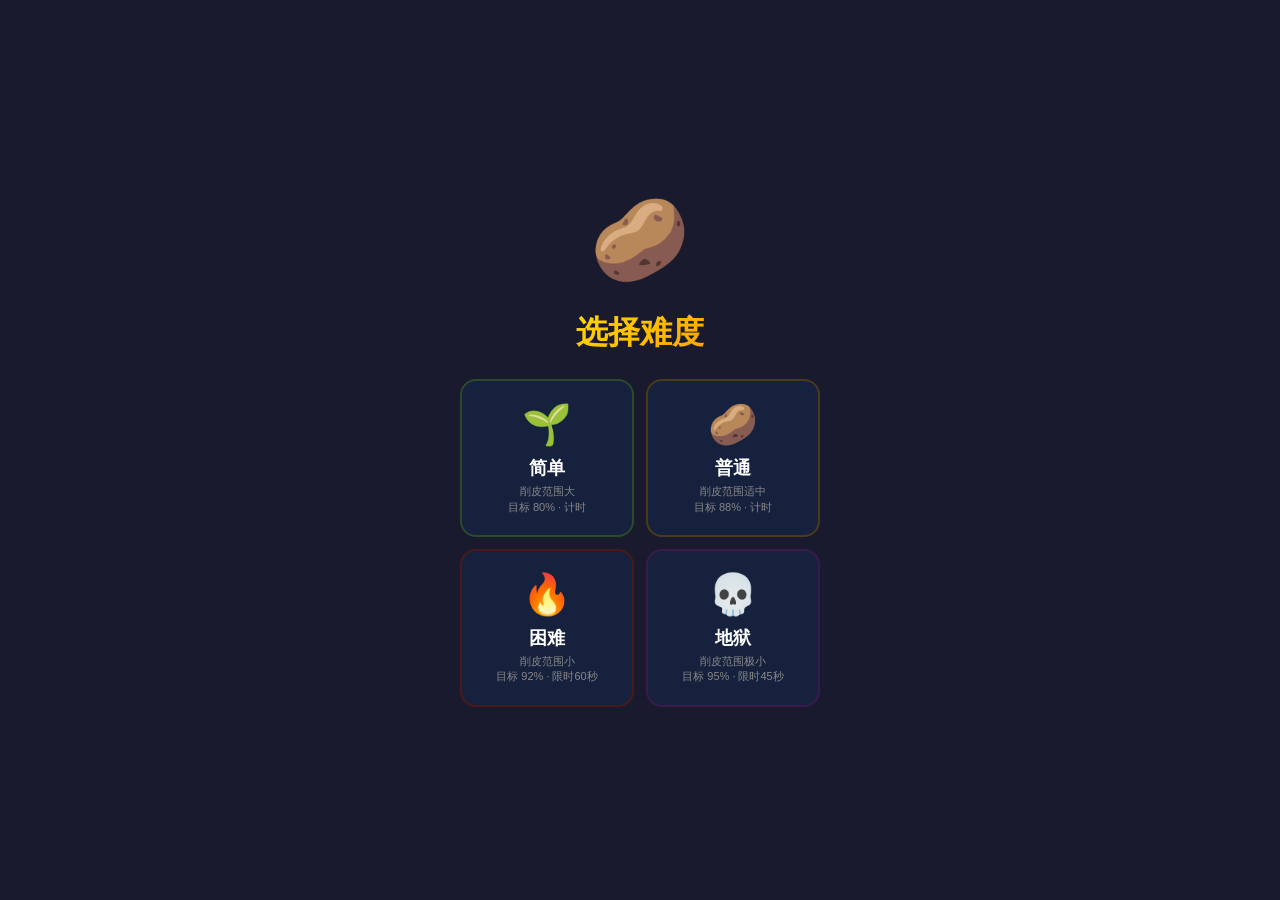
==== commit 96897b78: "Show timer on all difficulty modes (elapsed + countdown)" ====
--- a/potato-peel-game/index.html
+++ b/potato-peel-game/index.html
@@ -376,12 +376,12 @@
             <div class="diff-card easy" data-diff="easy">
                 <span class="diff-icon">🌱</span>
                 <div class="diff-name">简单</div>
-                <div class="diff-desc">削皮范围大<br>目标 80% · 无计时</div>
+                <div class="diff-desc">削皮范围大<br>目标 80% · 计时</div>
             </div>
             <div class="diff-card normal" data-diff="normal">
                 <span class="diff-icon">🥔</span>
                 <div class="diff-name">普通</div>
-                <div class="diff-desc">削皮范围适中<br>目标 88% · 无计时</div>
+                <div class="diff-desc">削皮范围适中<br>目标 88% · 计时</div>
             </div>
             <div class="diff-card hard" data-diff="hard">
                 <span class="diff-icon">🔥</span>
@@ -410,7 +410,7 @@
         <div class="stat-box"><div class="stat-value" id="combo">x1</div><div class="stat-label">🔥 连击</div></div>
         <div class="stat-box"><div class="stat-value" id="levelDisplay">1/5</div><div class="stat-label">🥔 关卡</div></div>
         <div class="stat-box"><div class="stat-value" id="bestDisplay">0</div><div class="stat-label">🏆 最佳</div></div>
-        <div class="stat-box timer-box" id="timerBox" style="display:none;"><div class="stat-value" id="timer">--</div><div class="stat-label">⏱ 剩余</div></div>
+        <div class="stat-box timer-box" id="timerBox"><div class="stat-value" id="timer">00:00</div><div class="stat-label" id="timerLabel">⏱ 用时</div></div>
     </div>
 
     <div class="game-container">
@@ -534,27 +534,42 @@
 }
 
 function updateTimerVisibility() {
+    // Timer always visible — shows elapsed time for easy/normal, countdown for hard/hell
     const cfg = DIFFICULTIES[difficulty];
-    document.getElementById('timerBox').style.display = cfg.timeLimit > 0 ? '' : 'none';
+    document.getElementById('timerLabel').textContent = cfg.timeLimit > 0 ? '⏱ 剩余' : '⏱ 用时';
 }
 
 // ─── Timer ───
 function startTimer() {
     const cfg = DIFFICULTIES[difficulty];
-    if (cfg.timeLimit <= 0) return;
-    timeLeft = cfg.timeLimit;
-    document.getElementById('timer').textContent = timeLeft + 's';
+    clearInterval(timerInterval);
     document.getElementById('timerBox').classList.remove('warning');
-    clearInterval(timerInterval);
-    timerInterval = setInterval(() => {
-        timeLeft--;
+
+    if (cfg.timeLimit > 0) {
+        // Countdown mode (hard/hell)
+        timeLeft = cfg.timeLimit;
         document.getElementById('timer').textContent = timeLeft + 's';
-        if (timeLeft <= 10) document.getElementById('timerBox').classList.add('warning');
-        if (timeLeft <= 0) {
-            clearInterval(timerInterval);
-            onTimeout();
-        }
-    }, 1000);
+        timerInterval = setInterval(() => {
+            timeLeft--;
+            document.getElementById('timer').textContent = timeLeft + 's';
+            if (timeLeft <= 10) document.getElementById('timerBox').classList.add('warning');
+            if (timeLeft <= 0) {
+                clearInterval(timerInterval);
+                onTimeout();
+            }
+        }, 1000);
+    } else {
+        // Count-up / elapsed mode (easy/normal)
+        totalElapsed = 0;
+        document.getElementById('timer').textContent = '00:00';
+        timerInterval = setInterval(() => {
+            totalElapsed++;
+            const m = Math.floor(totalElapsed / 60);
+            const s = totalElapsed % 60;
+            document.getElementById('timer').textContent =
+                String(m).padStart(2,'0') + ':' + String(s).padStart(2,'0');
+        }, 1000);
+    }
 }
 
 function onTimeout() {
@@ -782,10 +797,11 @@
     let stars = 0;
     if (pct >= cfg.target) stars++;
     if (pct >= cfg.target + 5) stars++;
-    if (pct >= cfg.target + 9 && (cfg.timeLimit === 0 || timeLeft > cfg.timeLimit * 0.3)) stars++;
+    if (pct >= cfg.target + 9 && (cfg.timeLimit === 0 || timeLeft > cfg.timeLimit * 0.2)) stars++;
     const starStr = '⭐'.repeat(stars) + '<span class="star-empty">⭐</span>'.repeat(3-stars);
 
-    const bonus = Math.floor(cfg.bonusMul * 100 * stars + (cfg.timeLimit > 0 ? timeLeft * 5 : 0));
+    const timeBonus = cfg.timeLimit > 0 ? timeLeft * 5 : Math.max(0, (180 - totalElapsed)) * 2;
+    const bonus = Math.floor(cfg.bonusMul * 100 * stars + timeBonus);
     score += bonus;
     updateScore();
 
